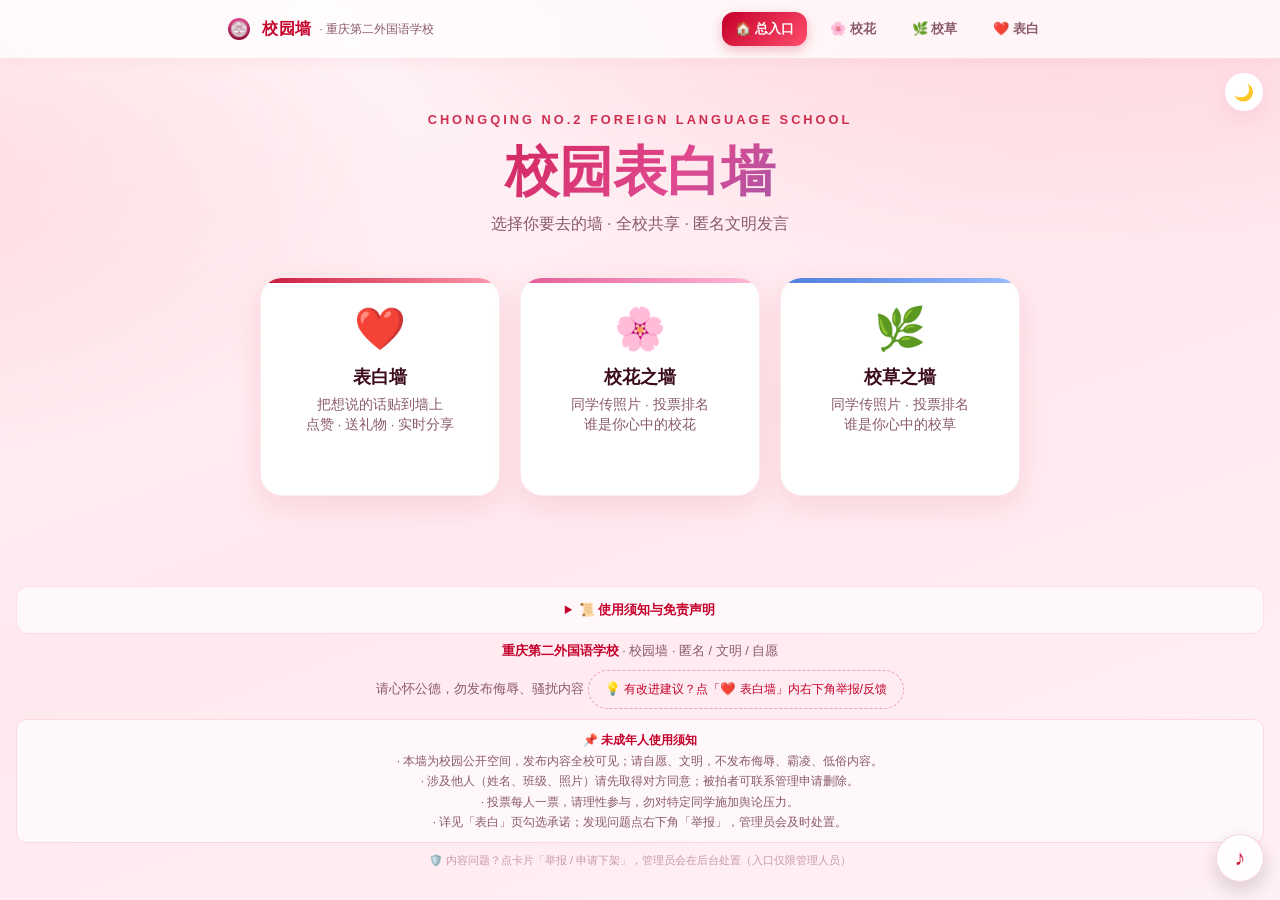
==== index.html @ ba7ad224 "PWA: pwa.js?v=5→?v=6（全弹窗一键复制网址版）" ====
<!DOCTYPE html>
<html lang="zh-CN">
<head>
<meta charset="UTF-8">
  <link rel="manifest" href="manifest.json">
  <meta name="theme-color" content="#e0498f">
  <link rel="apple-touch-icon" href="icon-apple-180.png">
  <meta name="mobile-web-app-capable" content="yes">
  <meta name="apple-mobile-web-app-capable" content="yes">
  <meta name="apple-mobile-web-app-status-bar-style" content="default">
  <meta name="apple-mobile-web-app-title" content="表白墙">
  <script src="assets/pwa.js?v=6"></script>
<meta name="viewport" content="width=device-width, initial-scale=1.0">
<title>重庆第二外国语学校 · 校园表白墙</title>
<meta name="description" content="重庆第二外国语学校 · 全校共享的校园表白墙 / 校花校草墙">
<script src="assets/announce.js?v=2"></script>
<link rel="icon" href="icon-192.png">
<meta property="og:title" content="重庆第二外国语学校 · 校园表白墙">
<meta property="og:description" content="全校共享的表白墙 / 校花校草之墙">
<meta property="og:type" content="website">
<style>
:root{--rose:#c4002a;--rose-l:#ff4d6d;--rose-ll:#ff8fa3;--rose-bg:#fff5f7;--pink:#e0498f;--pink-bg:#ffe6f2;--blue:#3b6fd6;--blue-d:#1a3f8f;--blue-l:#6f9bff;--blue-bg:#eaf1ff;--ink:#3a0a1a;--ink-blue:#0a1a3a;--muted:#8a5a68;--muted-blue:#5a6a88;--card:#fff;--surface:#fffafc;--line:#ffd7e0;--line-soft:#ffe3ea;--radius:16px;--radius-lg:20px;--shadow-card:0 8px 24px rgba(196,0,42,.08);--shadow-card-hover:0 18px 36px rgba(196,0,42,.16);--shadow-nav:0 2px 14px rgba(196,0,42,.05);--ease:cubic-bezier(.2,.7,.3,1.15)}

:root{--rose:#c4002a;--rose-l:#ff4d6d;--pink:#e0498f;--blue:#3b6fd6;--ink:#3a0a1a;--muted:#8a5a68;--card:#fff;--bg1:#fff5f7;--bg2:#ffe9ef;--bg3:#fff0f5;--shadow:0 10px 30px rgba(196,0,42,.10)}
*{box-sizing:border-box;margin:0;padding:0}
html,body{height:100%}
body{font-family:"Microsoft YaHei","PingFang SC",sans-serif;color:var(--ink);
background:radial-gradient(1200px 600px at 80% -10%,rgba(255,77,109,.20),transparent 60%),radial-gradient(900px 500px at -10% 20%,rgba(255,143,163,.24),transparent 60%),linear-gradient(160deg,var(--bg1) 0%,var(--bg2) 50%,var(--bg3) 100%);
min-height:100vh;display:flex;flex-direction:column}
body.dark{--ink:#f5dfe6;--muted:#c79ba8;--card:#2a1018;--bg1:#1a0810;--bg2:#2a0f18;--bg3:#1f0a14;--shadow:0 10px 30px rgba(0,0,0,.5)}

/* 顶部导航 */
.nav{position:sticky;top:0;z-index:50;background:rgba(255,255,255,.72);backdrop-filter:blur(10px);border-bottom:1px solid rgba(196,0,42,.08);box-shadow:0 2px 14px rgba(196,0,42,.05)}
body.dark .nav{background:rgba(26,8,16,.72)}
.nav-in{max-width:860px;margin:0 auto;display:flex;align-items:center;gap:10px;padding:12px 18px;flex-wrap:wrap}
.brand{font-weight:800;font-size:1rem;letter-spacing:.5px;color:var(--rose);display:flex;align-items:center;gap:8px;margin-right:auto}
body.dark .brand{color:#ff8fa3}
.brand small{font-weight:400;color:var(--muted);font-size:.72rem;letter-spacing:0}
.nav a.nl{font-size:.82rem;font-weight:600;padding:8px 13px;border-radius:12px;color:var(--muted);text-decoration:none;transition:.18s;background:transparent}
.nav a.nl:hover{background:rgba(196,0,42,.07);color:var(--rose)}
.nav a.nl.cur{background:linear-gradient(135deg,var(--rose),var(--rose-l));color:#fff;box-shadow:0 4px 12px rgba(196,0,42,.25)}

/* 主区 */
.wrap{flex:1;display:flex;align-items:center;justify-content:center;padding:40px 18px}
.hero{width:100%;max-width:760px}
.hero-eyebrow{text-align:center;color:var(--rose);font-weight:700;letter-spacing:3px;font-size:.8rem;margin-bottom:14px;opacity:.8}
body.dark .hero-eyebrow{color:#ff8fa3}
.hero h1{text-align:center;font-size:clamp(2.2rem,7vw,3.4rem);font-weight:800;line-height:1.15;
background:linear-gradient(135deg,#c4002a 0%,#e0498f 55%,#3b6fd6 100%);-webkit-background-clip:text;background-clip:text;color:transparent;margin-bottom:10px}
.hero p.sub{text-align:center;color:var(--muted);font-size:1rem;margin-bottom:42px}

.grid{display:grid;grid-template-columns:repeat(3,1fr);gap:20px}
@media(max-width:680px){.grid{grid-template-columns:1fr;gap:16px}.hero p.sub{margin-bottom:30px}}
.card{display:block;background:var(--card);border:1px solid rgba(196,0,42,.08);border-radius:22px;padding:30px 22px 26px;text-align:center;text-decoration:none;box-shadow:var(--shadow);transition:transform .25s cubic-bezier(.2,.7,.3,1.2),box-shadow .25s,border-color .25s;position:relative;overflow:hidden}
.card:hover{transform:translateY(-8px) scale(1.015);box-shadow:0 22px 44px rgba(196,0,42,.18);border-color:rgba(196,0,42,.25)}
.card::before{content:"";position:absolute;inset:0 0 auto 0;height:5px;background:var(--ac);opacity:.9}
.card.rose{--ac:linear-gradient(90deg,#c4002a,#ff8fa3)}
.card.pink{--ac:linear-gradient(90deg,#e0498f,#ffb3d1)}
.card.blue{--ac:linear-gradient(90deg,#3b6fd6,#8fb4ff)}
.card .ico{font-size:2.6rem;line-height:1;display:block;margin-bottom:14px}
.card .t{font-size:1.15rem;font-weight:800;color:var(--ink);display:block;margin-bottom:6px}
body.dark .card .t{color:#f5dfe6}
.card .d{font-size:.85rem;color:var(--muted);line-height:1.5;display:block}
.card .go{margin-top:16px;font-size:.82rem;font-weight:700;color:var(--rose);opacity:0;transform:translateY(6px);transition:.25s;display:block}
.card:hover .go{opacity:1;transform:translateY(0)}
.card.rose .go{color:#c4002a}.card.pink .go{color:#e0498f}.card.blue .go{color:#3b6fd6}

/* 深色模式覆盖卡片底 */
body.dark .card{background:#2a1018;border-color:rgba(255,255,255,.08)}

footer{padding:22px 16px 30px;text-align:center;color:var(--muted);font-size:.8rem;line-height:1.7}
footer b{color:var(--rose)}
body.dark footer b{color:#ff8fa3}
.donate{display:inline-block;margin-top:8px;padding:8px 16px;border:1px dashed rgba(196,0,42,.3);border-radius:999px;font-size:.78rem;color:var(--rose)}
body.dark .donate{border-color:rgba(255,143,163,.3);color:#ff8fa3}
@media(hover:none){.card .go{opacity:1;transform:none}}
.brand-ico{width:22px;height:22px;border-radius:50%;object-fit:cover;vertical-align:-5px;margin-right:4px;background:#fff;flex:none}</style>
<script>
/* 深色恢复：与 CSS 选择器 body.dark + 动态按钮一致，统一操作 body；DOM 就绪后再执行避免 body 为 null */
(function(){
  function applyDark(){ if(localStorage.getItem('wallDark')==='1') document.body.classList.add('dark'); }
  if(document.readyState==='loading'){ document.addEventListener('DOMContentLoaded',applyDark); } else { applyDark(); }
})();
</script>
</head>
<body>
<nav class="nav"><div class="nav-in">
  <span class="brand"><img class="brand-ico" src="icon-192.png" alt="重庆第二外国语学校"> 校园墙<small>· 重庆第二外国语学校</small></span>
  <a class="nl cur" href="index.html">🏠 总入口</a>
  <a class="nl" href="xiaohua-wall.html">🌸 校花</a>
  <a class="nl" href="xiaocao-wall.html">🌿 校草</a>
  <a class="nl" href="love-wall.html">❤️ 表白</a>
</div></nav>

<div class="wrap"><div class="hero">
  <div class="hero-eyebrow">CHONGQING NO.2 FOREIGN LANGUAGE SCHOOL</div>
  <h1>校园表白墙</h1>
  <p class="sub">选择你要去的墙 · 全校共享 · 匿名文明发言</p>
  <div class="grid">
    <a class="card rose" href="love-wall.html"><span class="ico">❤️</span><span class="t">表白墙</span><span class="d">把想说的话贴到墙上<br>点赞 · 送礼物 · 实时分享</span><span class="go">进入 →</span></a>
    <a class="card pink" href="xiaohua-wall.html"><span class="ico">🌸</span><span class="t">校花之墙</span><span class="d">同学传照片 · 投票排名<br>谁是你心中的校花</span><span class="go">进入 →</span></a>
    <a class="card blue" href="xiaocao-wall.html"><span class="ico">🌿</span><span class="t">校草之墙</span><span class="d">同学传照片 · 投票排名<br>谁是你心中的校草</span><span class="go">进入 →</span></a>
  </div>
</div></div>

<footer>
  <details id="notice" style="margin:14px 0 6px;background:#fff8fa;border:1px solid #ffdbe8;border-radius:12px;padding:12px 14px;font-size:12.5px;color:#7a4a5c;line-height:1.75">
  <summary style="cursor:pointer;font-weight:800;color:#c4002a;font-size:13px">📜 使用须知与免责声明</summary>
  <div style="margin-top:10px">
    <b>一、项目性质</b><br>
    本网页仅为学生个人兴趣制作的校内趣味投票页面，不属于重庆第二外国语学校官方平台，未经过学校官方审批，不代表校方立场，全程无广告、无收费、无盈利。<br><br>
    <b>二、肖像与隐私约定</b><br>
    根据《民法典》肖像权相关规定，所有展示在页面上的参选照片、个人信息，均应当取得当事人本人同意。严禁任何人未经许可上传、公开其他同学照片、姓名、班级、联系方式等隐私资料。<br>
    若当事人发现本人信息被擅自刊登，可以联系页面制作者，制作者核实后会立即移除相关资料。<br><br>
    <b>三、用户行为规范</b><br>
    所有访问、投票用户应当遵守国家法律法规与公序良俗：<br>
    ❌ 禁止发表诽谤、辱骂、人身攻击、造谣抹黑、恶意刷票、泄露他人隐私等违规行为；<br>
    ❌ 禁止将页面截图、参选照片私自二次传播用于其他用途；<br>
    违规行为造成的一切民事、行政相关责任，由做出该行为的当事人自行承担。<br><br>
    <b>四、服务说明</b><br>
    本页面部署于 GitHub Pages 静态海外托管服务，无国内 ICP 备案；制作者不保证页面永久可用，可以随时、无预告关闭网页、终止本次投票活动，不承担任何由此带来的损失。<br><br>
    <b>五、其他</b><br>
    访问、使用本网页，即视为已经完整阅读并且同意本公告全部内容。
  </div>
</details>
  <b>重庆第二外国语学校</b> · 校园墙 · 匿名 / 文明 / 自愿<br>
  请心怀公德，勿发布侮辱、骚扰内容
  <div class="donate">💡 有改进建议？点「❤️ 表白墙」内右下角举报/反馈</div>
<div style="margin-top:10px;padding:10px 12px;background:#fff8fa;border:1px solid #ffd7e0;border-radius:10px;font-size:12px;line-height:1.7;color:#8a5a68"><b>📌 未成年人使用须知</b><br>· 本墙为校园公开空间，发布内容全校可见；请自愿、文明，不发布侮辱、霸凌、低俗内容。<br>· 涉及他人（姓名、班级、照片）请先取得对方同意；被拍者可联系管理申请删除。<br>· 投票每人一票，请理性参与，勿对特定同学施加舆论压力。<br>· 详见「表白」页勾选承诺；发现问题点右下角「举报」，管理员会及时处置。</div>
<div style="margin-top:8px;font-size:11px;color:#c79aab">🛡️ 内容问题？点卡片「举报 / 申请下架」，管理员会在后台处置（入口仅限管理人员）</div>
</footer>

<script>
// 深色模式切换按钮（右上角小圆钮）
(function(){
  var b=document.createElement('button');
  b.className='dark-toggle';b.style.cssText='position:fixed;right:16px;top:72px;z-index:80;width:40px;height:40px;border-radius:50%;border:1px solid var(--line);background:var(--card);cursor:pointer;font-size:16px;box-shadow:var(--shadow-card)';
  b.textContent=document.body.classList.contains('dark')?'☀️':'🌙';
  b.onclick=function(){
    var d=document.body.classList.toggle('dark');
    localStorage.setItem('wallDark',d?'1':'0');
    b.textContent=d?'☀️':'🌙';
  };
  document.body.appendChild(b);
})();
</script>
<script src="assets/bgm.js?v=2"></script>
</body>
</html>
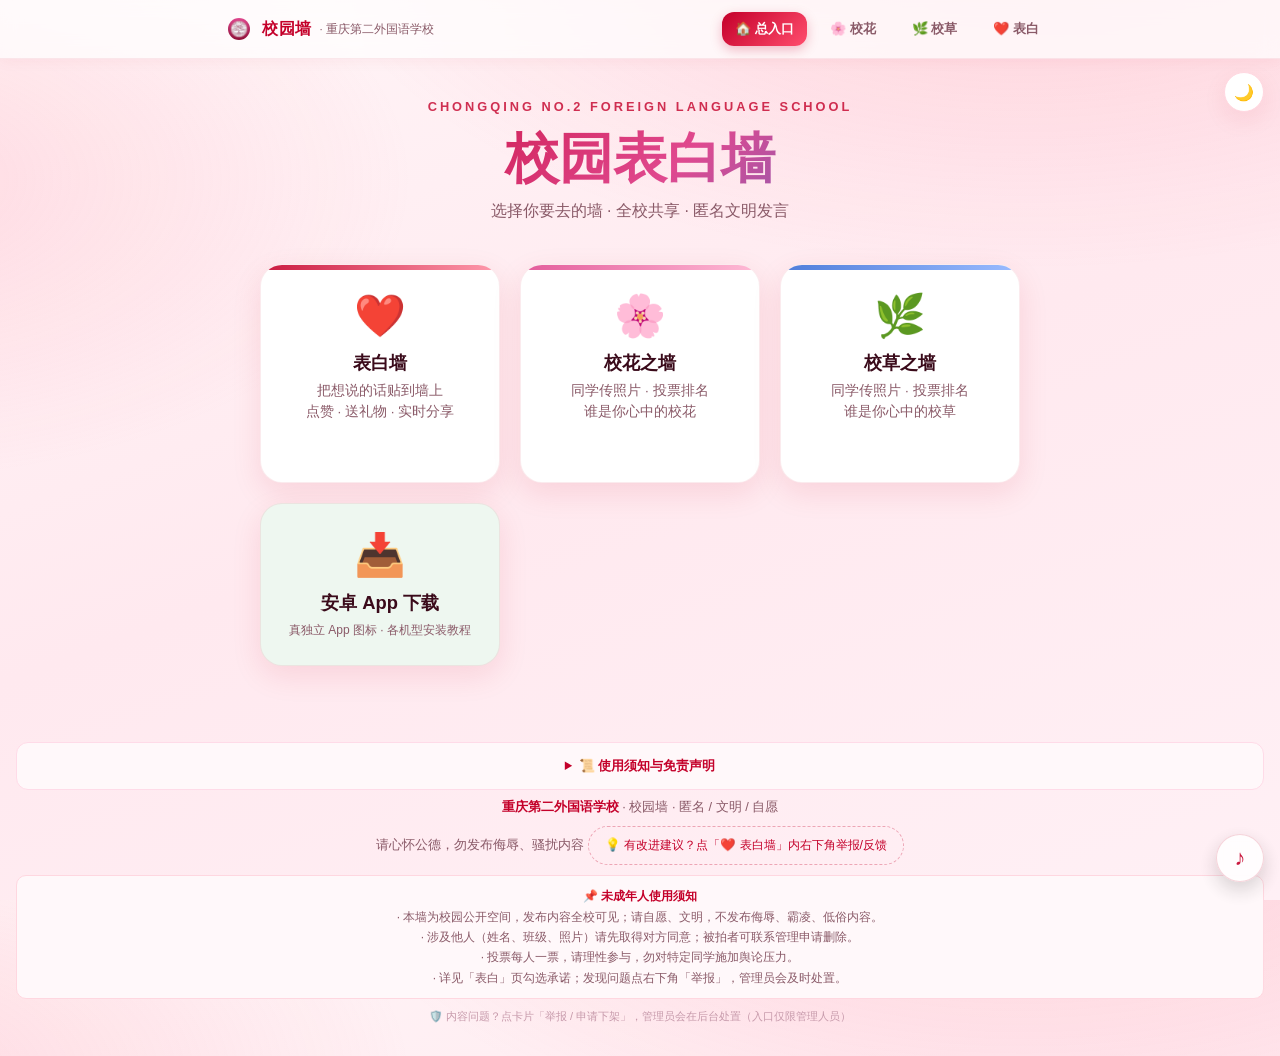
==== commit 22a9153f: "首页加「安卓 App 下载」入口卡片" ====
--- a/index.html
+++ b/index.html
@@ -99,7 +99,7 @@
   <div class="grid">
     <a class="card rose" href="love-wall.html"><span class="ico">❤️</span><span class="t">表白墙</span><span class="d">把想说的话贴到墙上<br>点赞 · 送礼物 · 实时分享</span><span class="go">进入 →</span></a>
     <a class="card pink" href="xiaohua-wall.html"><span class="ico">🌸</span><span class="t">校花之墙</span><span class="d">同学传照片 · 投票排名<br>谁是你心中的校花</span><span class="go">进入 →</span></a>
-    <a class="card blue" href="xiaocao-wall.html"><span class="ico">🌿</span><span class="t">校草之墙</span><span class="d">同学传照片 · 投票排名<br>谁是你心中的校草</span><span class="go">进入 →</span></a>
+    <a class="card blue" href="xiaocao-wall.html"><span class="ico">🌿</span><span class="t">校草之墙</span><span class="d">同学传照片 · 投票排名<br>谁是你心中的校草</span><span class="go">进入 →</span></a><a class="card android" href="apk-guide.html" style="background:#eef7f0"><span class="ico">📥</span><span class="t">安卓 App 下载</span><span class="d" style="font-size:12px">真独立 App 图标 · 各机型安装教程</span></a>
   </div>
 </div></div>
 
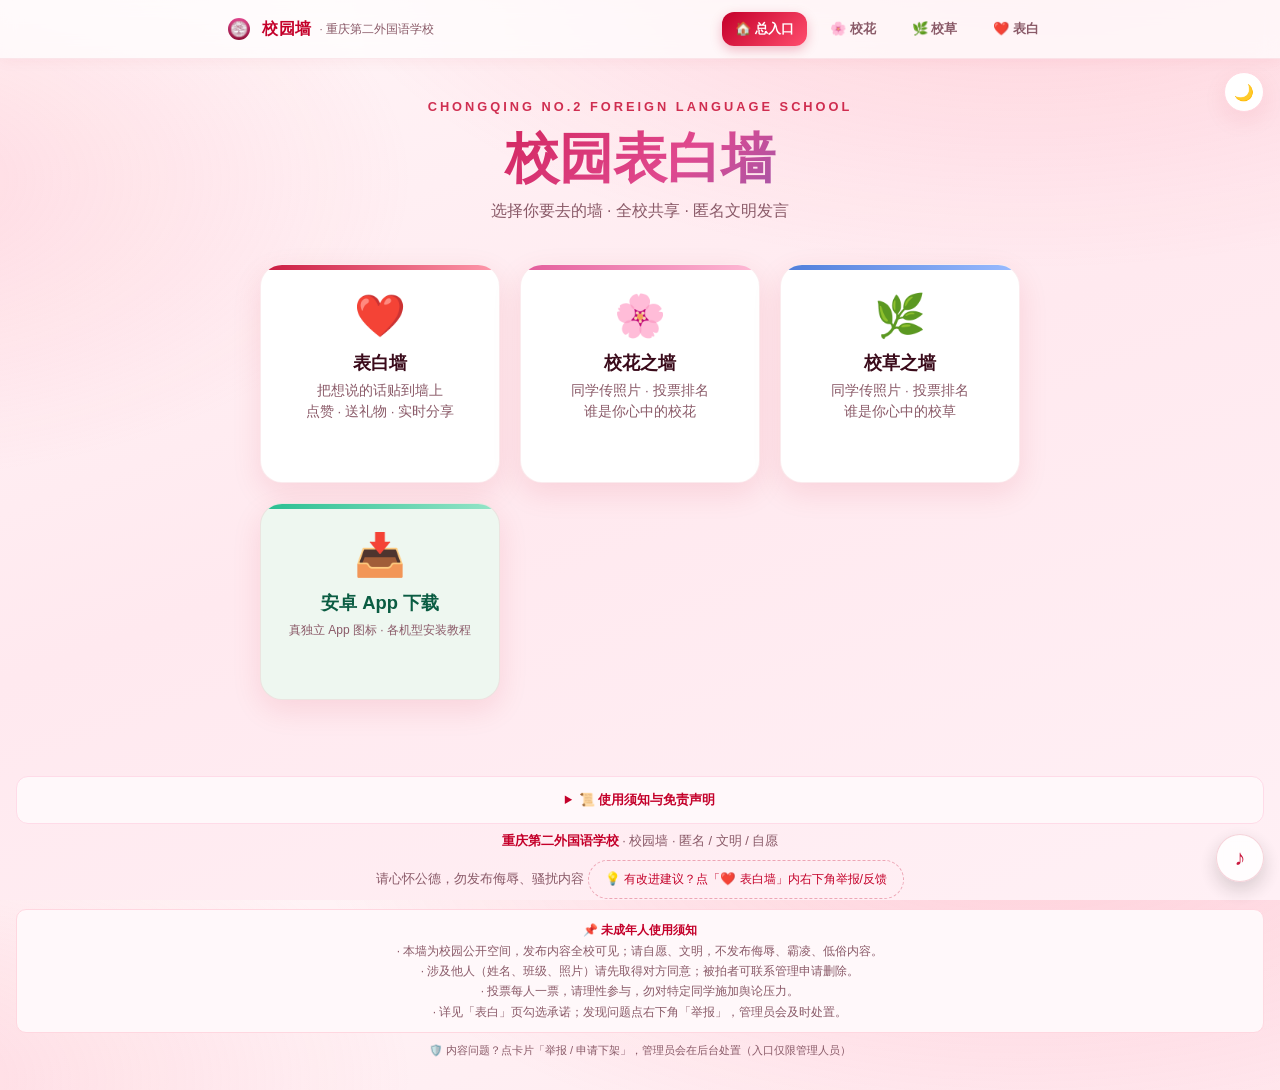
==== commit a8d736f8: "R7 修复点赞彻底失效 + 首屏提速 + PWA胶囊重做 + 全浏览器兼容 点赞根因：点击处理器读的是 getAttribute('data-id')，但元素挂的是 data-like， data-i" ====
--- a/index.html
+++ b/index.html
@@ -9,8 +9,8 @@
   <meta name="apple-mobile-web-app-capable" content="yes">
   <meta name="apple-mobile-web-app-status-bar-style" content="default">
   <meta name="apple-mobile-web-app-title" content="表白墙">
-  <script src="assets/pwa.js?v=6"></script>
-<meta name="viewport" content="width=device-width, initial-scale=1.0">
+  <script src="assets/pwa.js?v=8"></script>
+<meta name="viewport" content="width=device-width, initial-scale=1.0, viewport-fit=cover">
 <title>重庆第二外国语学校 · 校园表白墙</title>
 <meta name="description" content="重庆第二外国语学校 · 全校共享的校园表白墙 / 校花校草墙">
 <script src="assets/announce.js?v=2"></script>
@@ -18,10 +18,31 @@
 <meta property="og:title" content="重庆第二外国语学校 · 校园表白墙">
 <meta property="og:description" content="全校共享的表白墙 / 校花校草之墙">
 <meta property="og:type" content="website">
+<!-- [R4-2] 分享卡片：原来只有 og:title，微信/QQ 转发无缩略图、无站点图标。
+     补 og:image / og:url / twitter:card，转发才有卡片式预览。
+     og:image 暂用 icon-512.png（方形，微信会留边），建议后续换一张 1200×630 专用图。 -->
+<meta property="og:image" content="https://wutongyu1213.github.io/wall/icon-512.png">
+<meta property="og:image:alt" content="重庆第二外国语学校 校园表白墙">
+<meta property="og:url" content="https://wutongyu1213.github.io/wall/">
+<meta property="og:site_name" content="重庆二外 · 校园墙">
+<meta name="twitter:card" content="summary_large_image">
+<meta name="twitter:title" content="重庆第二外国语学校 · 校园表白墙">
+<meta name="twitter:image" content="https://wutongyu1213.github.io/wall/icon-512.png">
 <style>
-:root{--rose:#c4002a;--rose-l:#ff4d6d;--rose-ll:#ff8fa3;--rose-bg:#fff5f7;--pink:#e0498f;--pink-bg:#ffe6f2;--blue:#3b6fd6;--blue-d:#1a3f8f;--blue-l:#6f9bff;--blue-bg:#eaf1ff;--ink:#3a0a1a;--ink-blue:#0a1a3a;--muted:#8a5a68;--muted-blue:#5a6a88;--card:#fff;--surface:#fffafc;--line:#ffd7e0;--line-soft:#ffe3ea;--radius:16px;--radius-lg:20px;--shadow-card:0 8px 24px rgba(196,0,42,.08);--shadow-card-hover:0 18px 36px rgba(196,0,42,.16);--shadow-nav:0 2px 14px rgba(196,0,42,.05);--ease:cubic-bezier(.2,.7,.3,1.15)}
-
-:root{--rose:#c4002a;--rose-l:#ff4d6d;--pink:#e0498f;--blue:#3b6fd6;--ink:#3a0a1a;--muted:#8a5a68;--card:#fff;--bg1:#fff5f7;--bg2:#ffe9ef;--bg3:#fff0f5;--shadow:0 10px 30px rgba(196,0,42,.10)}
+/* [R4-4] 合并重复 :root：原来定义了两遍，第二段覆盖第一段，导致 --rose-ll/--radius 等实为死变量。
+   合并后计算值完全不变，只是去掉了重复声明。 */
+:root{
+  --rose:#c4002a;--rose-l:#ff4d6d;--rose-ll:#ff8fa3;--rose-bg:#fff5f7;
+  --pink:#e0498f;--pink-bg:#ffe6f2;
+  --blue:#3b6fd6;--blue-d:#1a3f8f;--blue-l:#6f9bff;--blue-bg:#eaf1ff;
+  --ink:#3a0a1a;--ink-blue:#0a1a3a;--muted:#8a5a68;--muted-blue:#5a6a88;
+  --card:#fff;--surface:#fffafc;--line:#ffd7e0;--line-soft:#ffe3ea;
+  --radius:16px;--radius-lg:20px;
+  --shadow-card:0 8px 24px rgba(196,0,42,.08);--shadow-card-hover:0 18px 36px rgba(196,0,42,.16);
+  --shadow-nav:0 2px 14px rgba(196,0,42,.05);--shadow:0 10px 30px rgba(196,0,42,.10);
+  --bg1:#fff5f7;--bg2:#ffe9ef;--bg3:#fff0f5;
+  --ease:cubic-bezier(.2,.7,.3,1.15)
+}
 *{box-sizing:border-box;margin:0;padding:0}
 html,body{height:100%}
 body{font-family:"Microsoft YaHei","PingFang SC",sans-serif;color:var(--ink);
@@ -30,7 +51,7 @@
 body.dark{--ink:#f5dfe6;--muted:#c79ba8;--card:#2a1018;--bg1:#1a0810;--bg2:#2a0f18;--bg3:#1f0a14;--shadow:0 10px 30px rgba(0,0,0,.5)}
 
 /* 顶部导航 */
-.nav{position:sticky;top:0;z-index:50;background:rgba(255,255,255,.72);backdrop-filter:blur(10px);border-bottom:1px solid rgba(196,0,42,.08);box-shadow:0 2px 14px rgba(196,0,42,.05)}
+.nav{position:sticky;top:0;z-index:50;background:rgba(255,255,255,.72);-webkit-backdrop-filter:blur(10px);backdrop-filter:blur(10px);border-bottom:1px solid rgba(196,0,42,.08);box-shadow:0 2px 14px rgba(196,0,42,.05)}
 body.dark .nav{background:rgba(26,8,16,.72)}
 .nav-in{max-width:860px;margin:0 auto;display:flex;align-items:center;gap:10px;padding:12px 18px;flex-wrap:wrap}
 .brand{font-weight:800;font-size:1rem;letter-spacing:.5px;color:var(--rose);display:flex;align-items:center;gap:8px;margin-right:auto}
@@ -68,6 +89,15 @@
 /* 深色模式覆盖卡片底 */
 body.dark .card{background:#2a1018;border-color:rgba(255,255,255,.08)}
 
+/* [R4-1] 安卓卡原来用内联 background，优先级高于 body.dark 的覆盖 →
+   深色模式下它是全页唯一的浅绿色块。改为类选择器，补齐 --ac 彩条和 .go 提示。 */
+.card.android{--ac:linear-gradient(90deg,#12b886,#8ce3c4);background:#eef7f0}
+.card.android .t{color:#0a5c42}
+.card.android .go{color:#0f9d63}
+body.dark .card.android{background:#12261e;border-color:rgba(18,184,134,.22)}
+body.dark .card.android .t{color:#8ce3c4}
+body.dark .card.android .go{color:#5ddcae}
+
 footer{padding:22px 16px 30px;text-align:center;color:var(--muted);font-size:.8rem;line-height:1.7}
 footer b{color:var(--rose)}
 body.dark footer b{color:#ff8fa3}
@@ -82,7 +112,9 @@
   if(document.readyState==='loading'){ document.addEventListener('DOMContentLoaded',applyDark); } else { applyDark(); }
 })();
 </script>
-</head>
+<link rel="preconnect" href="https://dpceuvqtwvhoipxhozxz.supabase.co">
+  <link rel="dns-prefetch" href="https://dpceuvqtwvhoipxhozxz.supabase.co">
+  </head>
 <body>
 <nav class="nav"><div class="nav-in">
   <span class="brand"><img class="brand-ico" src="icon-192.png" alt="重庆第二外国语学校"> 校园墙<small>· 重庆第二外国语学校</small></span>
@@ -99,7 +131,7 @@
   <div class="grid">
     <a class="card rose" href="love-wall.html"><span class="ico">❤️</span><span class="t">表白墙</span><span class="d">把想说的话贴到墙上<br>点赞 · 送礼物 · 实时分享</span><span class="go">进入 →</span></a>
     <a class="card pink" href="xiaohua-wall.html"><span class="ico">🌸</span><span class="t">校花之墙</span><span class="d">同学传照片 · 投票排名<br>谁是你心中的校花</span><span class="go">进入 →</span></a>
-    <a class="card blue" href="xiaocao-wall.html"><span class="ico">🌿</span><span class="t">校草之墙</span><span class="d">同学传照片 · 投票排名<br>谁是你心中的校草</span><span class="go">进入 →</span></a><a class="card android" href="apk-guide.html" style="background:#eef7f0"><span class="ico">📥</span><span class="t">安卓 App 下载</span><span class="d" style="font-size:12px">真独立 App 图标 · 各机型安装教程</span></a>
+    <a class="card blue" href="xiaocao-wall.html"><span class="ico">🌿</span><span class="t">校草之墙</span><span class="d">同学传照片 · 投票排名<br>谁是你心中的校草</span><span class="go">进入 →</span></a><a class="card android" href="apk-guide.html"><span class="ico">📥</span><span class="t">安卓 App 下载</span><span class="d" style="font-size:12px">真独立 App 图标 · 各机型安装教程</span><span class="go">进入 →</span></a>
   </div>
 </div></div>
 
@@ -127,7 +159,7 @@
   请心怀公德，勿发布侮辱、骚扰内容
   <div class="donate">💡 有改进建议？点「❤️ 表白墙」内右下角举报/反馈</div>
 <div style="margin-top:10px;padding:10px 12px;background:#fff8fa;border:1px solid #ffd7e0;border-radius:10px;font-size:12px;line-height:1.7;color:#8a5a68"><b>📌 未成年人使用须知</b><br>· 本墙为校园公开空间，发布内容全校可见；请自愿、文明，不发布侮辱、霸凌、低俗内容。<br>· 涉及他人（姓名、班级、照片）请先取得对方同意；被拍者可联系管理申请删除。<br>· 投票每人一票，请理性参与，勿对特定同学施加舆论压力。<br>· 详见「表白」页勾选承诺；发现问题点右下角「举报」，管理员会及时处置。</div>
-<div style="margin-top:8px;font-size:11px;color:#c79aab">🛡️ 内容问题？点卡片「举报 / 申请下架」，管理员会在后台处置（入口仅限管理人员）</div>
+<div style="margin-top:8px;font-size:11px;color:#8a5a68">🛡️ 内容问题？点卡片「举报 / 申请下架」，管理员会在后台处置（入口仅限管理人员）</div>
 </footer>
 
 <script>
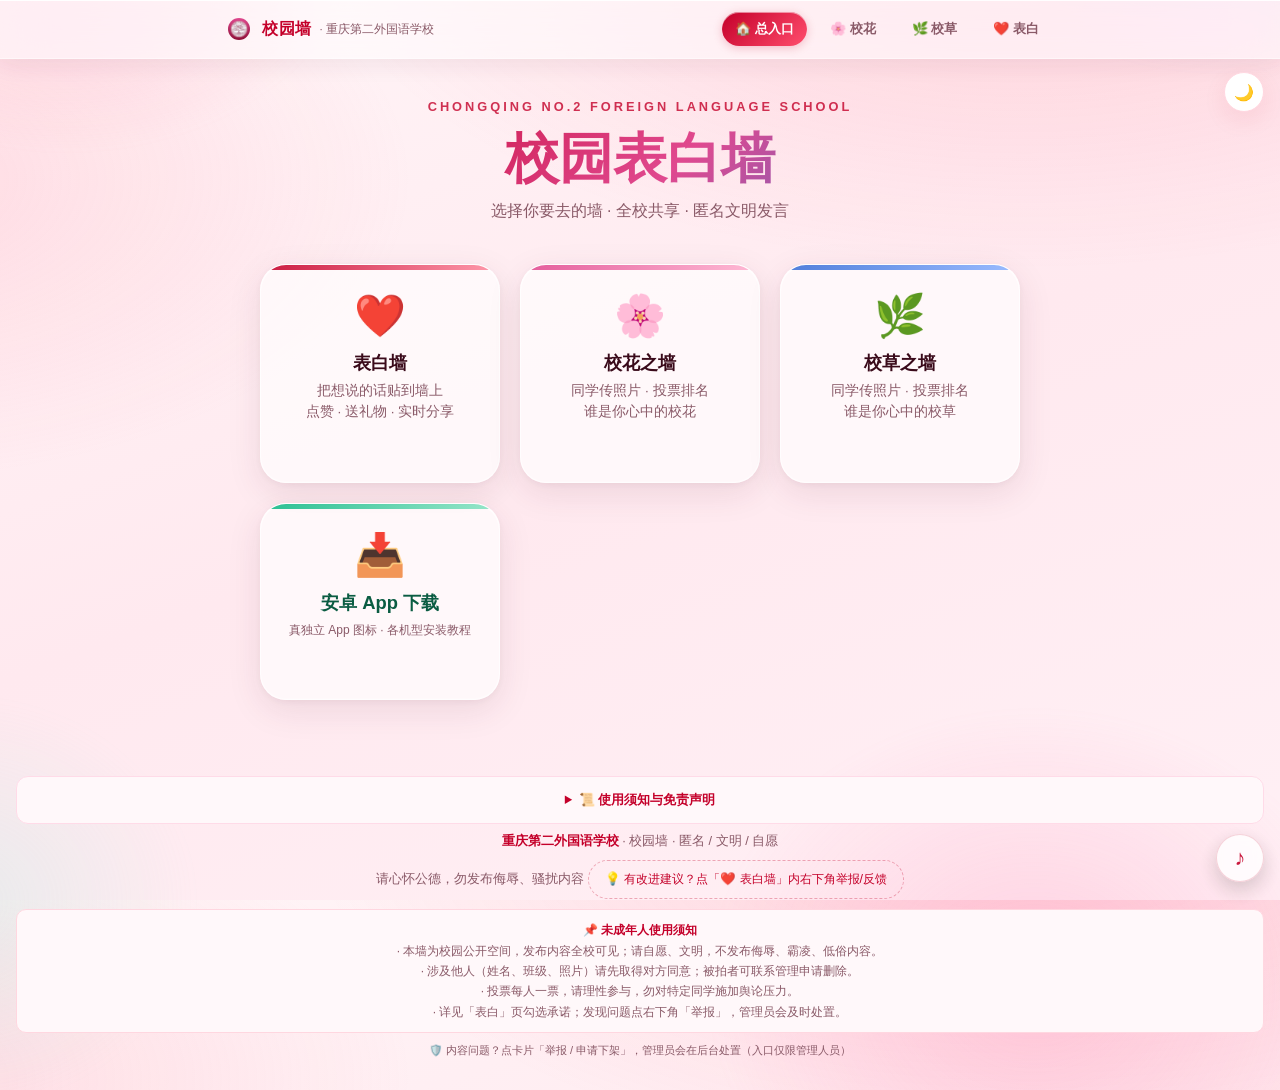
==== commit 342261e1: "R8 液态玻璃主题 + 音乐时机控制 + 后台小白引导 视觉（assets/glass.css，新增 200 行）： - 玻璃三档分层（导航/卡片/弹窗），景深而不是全糊 - 内高光 + 斜向扫光 +" ====
--- a/index.html
+++ b/index.html
@@ -105,6 +105,8 @@
 body.dark .donate{border-color:rgba(255,143,163,.3);color:#ff8fa3}
 @media(hover:none){.card .go{opacity:1;transform:none}}
 .brand-ico{width:22px;height:22px;border-radius:50%;object-fit:cover;vertical-align:-5px;margin-right:4px;background:#fff;flex:none}</style>
+<!-- 液态玻璃主题层：放在所有内联样式之后，确保逐层覆盖且不改变布局 -->
+<link rel="stylesheet" href="assets/glass.css?v=1">
 <script>
 /* 深色恢复：与 CSS 选择器 body.dark + 动态按钮一致，统一操作 body；DOM 就绪后再执行避免 body 为 null */
 (function(){
--- a/assets/glass.css
+++ b/assets/glass.css
@@ -0,0 +1,204 @@
+/* ==========================================================================
+   glass.css — 液态玻璃主题层（顺序：在所有页面内联样式之后加载，逐层覆盖）
+   --------------------------------------------------------------------------
+   设计要点
+   1. 只覆盖「表面质感」：背景、边框、阴影、模糊、圆角。绝不改布局属性
+      （display / padding / margin / grid），所以不会打乱任何现有排版。
+   2. 玻璃分层：L1=导航/胶囊，L2=卡片，L3=弹窗。层级越高，模糊与高光越强，
+      形成"景深"，而不是把所有东西糊成一样。
+   3. 性能：backdrop-filter 只用在导航、撰写区、弹窗这些少量元素上；
+      几百张卡片用「半透明底 + 内高光」模拟玻璃，不逐张模糊 —— 否则中低端
+      安卓会掉到 20fps。
+   4. 降级：不支持 backdrop-filter 的浏览器自动退回半透明磨砂，不会变糊。
+   ========================================================================== */
+
+:root{
+  /* 玻璃三档 */
+  --g1-bg: rgba(255,255,255,.58);
+  --g2-bg: rgba(255,255,255,.66);
+  --g3-bg: rgba(255,255,255,.80);
+  --g-brd: rgba(255,255,255,.72);
+  --g-brd-soft: rgba(255,255,255,.45);
+  --g-hi: rgba(255,255,255,.95);          /* 顶部内高光 */
+  --g-shadow: 0 10px 34px rgba(92,32,58,.10), 0 2px 8px rgba(92,32,58,.05);
+  --g-shadow-lg: 0 24px 64px rgba(92,32,58,.16), 0 6px 18px rgba(92,32,58,.07);
+  --g-blur: saturate(180%) blur(22px);
+  --g-blur-sm: saturate(160%) blur(10px);
+  --g-r: 26px;
+  --g-r-sm: 18px;
+}
+body.dark{
+  --g1-bg: rgba(42,16,24,.62);
+  --g2-bg: rgba(46,18,27,.72);
+  --g3-bg: rgba(38,14,22,.88);
+  --g-brd: rgba(255,255,255,.13);
+  --g-brd-soft: rgba(255,255,255,.08);
+  --g-hi: rgba(255,255,255,.16);
+  --g-shadow: 0 10px 34px rgba(0,0,0,.38), 0 2px 8px rgba(0,0,0,.24);
+  --g-shadow-lg: 0 24px 64px rgba(0,0,0,.55), 0 6px 18px rgba(0,0,0,.32);
+}
+
+/* ---------------------------------------------------------------- 环境光
+   玻璃之所以"像玻璃"，前提是背后有东西可折射。给页面铺一层缓慢流动的
+   柔光斑，让模糊有内容可抓。fixed 定位，不参与滚动，不引起重排。 */
+body::before{
+  content:"";
+  position:fixed;inset:-20vmax;
+  z-index:-2;
+  pointer-events:none;
+  background:
+    radial-gradient(38vmax 30vmax at 18% 12%, rgba(255,150,180,.34), transparent 62%),
+    radial-gradient(34vmax 28vmax at 82% 8%, rgba(140,180,255,.30), transparent 60%),
+    radial-gradient(40vmax 34vmax at 72% 88%, rgba(255,120,170,.26), transparent 64%),
+    radial-gradient(30vmax 26vmax at 12% 82%, rgba(150,235,220,.22), transparent 62%);
+  filter:blur(6px);
+  animation:gDrift 26s ease-in-out infinite alternate;
+}
+body.dark::before{
+  background:
+    radial-gradient(38vmax 30vmax at 18% 12%, rgba(196,0,42,.30), transparent 62%),
+    radial-gradient(34vmax 28vmax at 82% 8%, rgba(60,90,190,.26), transparent 60%),
+    radial-gradient(40vmax 34vmax at 72% 88%, rgba(160,40,90,.24), transparent 64%),
+    radial-gradient(30vmax 26vmax at 12% 82%, rgba(30,120,110,.18), transparent 62%);
+}
+@keyframes gDrift{
+  0%   {transform:translate3d(0,0,0) scale(1)}
+  50%  {transform:translate3d(-2.2%,1.6%,0) scale(1.04)}
+  100% {transform:translate3d(1.8%,-1.4%,0) scale(1.02)}
+}
+
+/* ---------------------------------------------------------------- 公共玻璃件 */
+@supports ((backdrop-filter:blur(1px)) or (-webkit-backdrop-filter:blur(1px))){
+  .g-glass,
+  .nav, nav,
+  .compose,
+  .modal-box, .notice-card, .giftq-box, .poster-box, .confirm-box, .pwa-card,
+  #modalOv > div{
+    -webkit-backdrop-filter:var(--g-blur);
+    backdrop-filter:var(--g-blur);
+  }
+}
+
+/* L1：导航条 —— 最薄最透，滚动内容从下面透出来 */
+.nav, nav{
+  background:var(--g1-bg) !important;
+  border-bottom:1px solid var(--g-brd-soft) !important;
+  box-shadow:0 1px 0 var(--g-hi) inset, 0 6px 22px rgba(92,32,58,.07) !important;
+}
+/* 导航上的胶囊按钮 */
+.nav a.nl, nav a{
+  border-radius:999px;
+  transition:background .18s, color .18s, transform .18s;
+}
+.nav a.nl.cur, nav a.cur{
+  box-shadow:0 2px 10px rgba(196,0,42,.22), 0 1px 0 rgba(255,255,255,.5) inset !important;
+}
+
+/* L2：卡片 —— 不逐张模糊，用半透明 + 内高光伪造折射。
+   注意不含 .tab/.chip/.stab：小胶囊套重阴影会显得碎，它们走 L1 的轻量处理。 */
+.card, .stat, .rank-item, .hot-banner, .kpi, .panel, .wrow, .stab, .chip, .tab{
+  background:var(--g2-bg) !important;
+  border:1px solid var(--g-brd) !important;
+  border-radius:var(--g-r) !important;
+  box-shadow:
+    inset 0 1px 0 var(--g-hi),
+    inset 0 -1px 0 rgba(255,255,255,.18),
+    var(--g-shadow) !important;
+  background-clip:padding-box;
+  position:relative;
+  isolation:isolate;
+}
+/* 斜向高光扫过：玻璃的"面"，只在 hover 时轻扫一下，静态时不耗性能 */
+.card::after{
+  content:"";
+  position:absolute;inset:0;
+  border-radius:inherit;
+  pointer-events:none;
+  opacity:0;
+  background:linear-gradient(115deg,
+    transparent 30%,
+    rgba(255,255,255,.42) 45%,
+    rgba(255,255,255,.06) 52%,
+    transparent 68%);
+  transition:opacity .35s ease;
+  z-index:1;
+}
+@media (hover:hover) and (pointer:fine){
+  .card:hover::after{opacity:.9}
+  .card:hover{
+    transform:translateY(-3px);
+    box-shadow:
+      inset 0 1px 0 var(--g-hi),
+      var(--g-shadow-lg) !important;
+  }
+}
+
+/* L3：弹窗 —— 最厚，背后强制压暗，保证可读性 */
+.notice-overlay, .modal-ov, #modalOv, .giftq-modal, .poster-modal, .pwa-ov{
+  background:rgba(28,8,16,.46) !important;
+  -webkit-backdrop-filter:blur(6px);
+  backdrop-filter:blur(6px);
+}
+.modal-box, .notice-card, .giftq-box, .poster-box, .confirm-box, .pwa-card, #modalOv > div{
+  background:var(--g3-bg) !important;
+  border:1px solid var(--g-brd) !important;
+  border-radius:var(--g-r) !important;
+  box-shadow:inset 0 1px 0 var(--g-hi), var(--g-shadow-lg) !important;
+}
+
+/* 输入控件：凹陷感，与凸起的卡片形成对比 */
+input, select, textarea{
+  background:rgba(255,255,255,.55) !important;
+  border:1px solid var(--g-brd-soft) !important;
+  border-radius:var(--g-r-sm) !important;
+  box-shadow:inset 0 1px 3px rgba(92,32,58,.07);
+  transition:border-color .18s, box-shadow .18s;
+}
+body.dark input, body.dark select, body.dark textarea{
+  background:rgba(20,6,12,.55) !important;
+  border-color:rgba(255,255,255,.10) !important;
+  box-shadow:inset 0 1px 3px rgba(0,0,0,.35);
+}
+input:focus, select:focus, textarea:focus{
+  border-color:rgba(224,73,143,.55) !important;
+  box-shadow:inset 0 1px 3px rgba(92,32,58,.06), 0 0 0 4px rgba(224,73,143,.13) !important;
+}
+
+/* 按钮：玻璃胶囊 + 按下回弹 */
+button, .btn, .load-more, .nbtn{
+  border-radius:999px !important;
+  transition:transform .16s cubic-bezier(.2,.7,.3,1.3), box-shadow .18s, filter .18s;
+}
+button:active, .btn:active, .load-more:active{transform:scale(.97)}
+@media (hover:hover) and (pointer:fine){
+  button:hover, .btn:hover, .load-more:hover{filter:brightness(1.04)}
+}
+
+/* 页脚与轻量区块：不加阴影，只透一点底 */
+footer{background:transparent !important}
+
+/* ---------------------------------------------------------------- 可读性兜底
+   玻璃最大的风险是"好看但看不清"。正文与次要文字统一压深一档。 */
+.card .msg, .card .to, .card .who, .panel, .kpi .v{ text-shadow:0 1px 0 rgba(255,255,255,.35) }
+body.dark .card .msg, body.dark .card .to, body.dark .card .who{ text-shadow:0 1px 0 rgba(0,0,0,.35) }
+
+/* 图片/缩略图：圆角与内描边，避免直角插在玻璃里显得突兀 */
+img{border-radius:var(--g-r-sm)}
+.ph-thumb{border-radius:12px !important;box-shadow:inset 0 0 0 1px var(--g-brd-soft)}
+
+/* ---------------------------------------------------------------- 降级与偏好 */
+@supports not ((backdrop-filter:blur(1px)) or (-webkit-backdrop-filter:blur(1px))){
+  .nav, nav{background:rgba(255,255,255,.94) !important}
+  body.dark .nav, body.dark nav{background:rgba(36,12,20,.94) !important}
+  .modal-box, .notice-card, .giftq-box, .poster-box{background:rgba(255,255,255,.98) !important}
+}
+@media (prefers-reduced-motion:reduce){
+  body::before{animation:none !important}
+  .card::after{display:none}
+  button, .btn, .card{transition:none !important}
+}
+/* 低端机/省流量模式：关掉背景光斑与高光，只留半透明底 */
+@media (prefers-reduced-data:reduce){
+  body::before{display:none}
+  .card::after{display:none}
+}
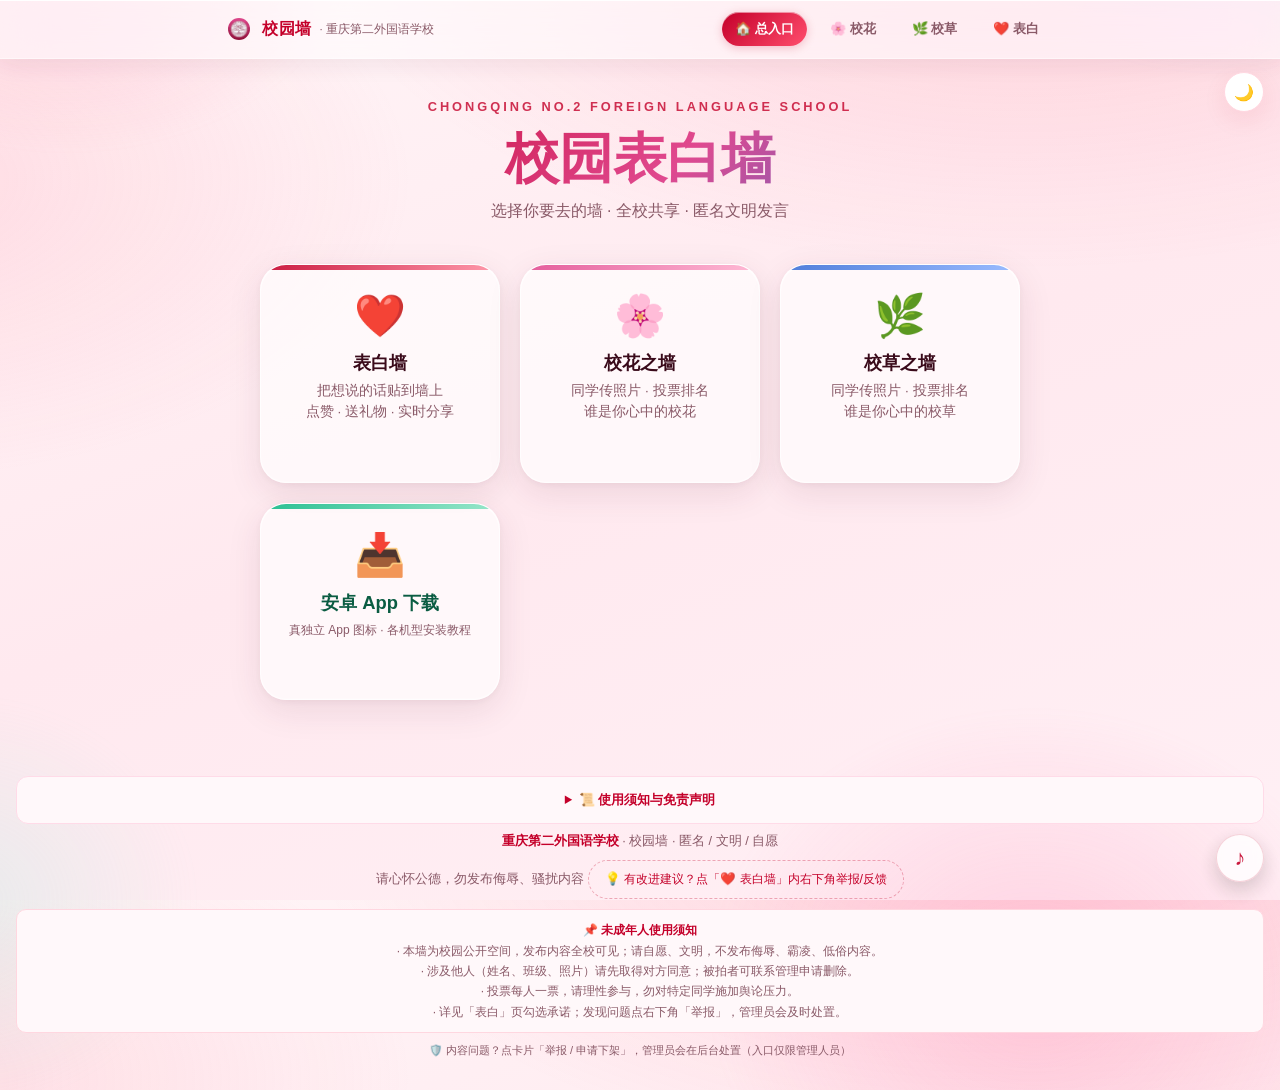
==== commit ea9b91f5: "性能收口：图标瘦身 86% + SW 补上注释里承诺的超时 实测（150 条规则扫描 + 2 轮计时）发现两处「说得好听但没做到」：  1) 图标：icon-192 有 47,639 B，却在页面里只" ====
--- a/index.html
+++ b/index.html
@@ -14,7 +14,7 @@
 <title>重庆第二外国语学校 · 校园表白墙</title>
 <meta name="description" content="重庆第二外国语学校 · 全校共享的校园表白墙 / 校花校草墙">
 <script src="assets/announce.js?v=2"></script>
-<link rel="icon" href="icon-192.png">
+<link rel="icon" href="icon-48.png">
 <meta property="og:title" content="重庆第二外国语学校 · 校园表白墙">
 <meta property="og:description" content="全校共享的表白墙 / 校花校草之墙">
 <meta property="og:type" content="website">
@@ -119,7 +119,7 @@
   </head>
 <body>
 <nav class="nav"><div class="nav-in">
-  <span class="brand"><img class="brand-ico" src="icon-192.png" alt="重庆第二外国语学校"> 校园墙<small>· 重庆第二外国语学校</small></span>
+  <span class="brand"><img class="brand-ico" src="icon-48.png" alt="重庆第二外国语学校"> 校园墙<small>· 重庆第二外国语学校</small></span>
   <a class="nl cur" href="index.html">🏠 总入口</a>
   <a class="nl" href="xiaohua-wall.html">🌸 校花</a>
   <a class="nl" href="xiaocao-wall.html">🌿 校草</a>
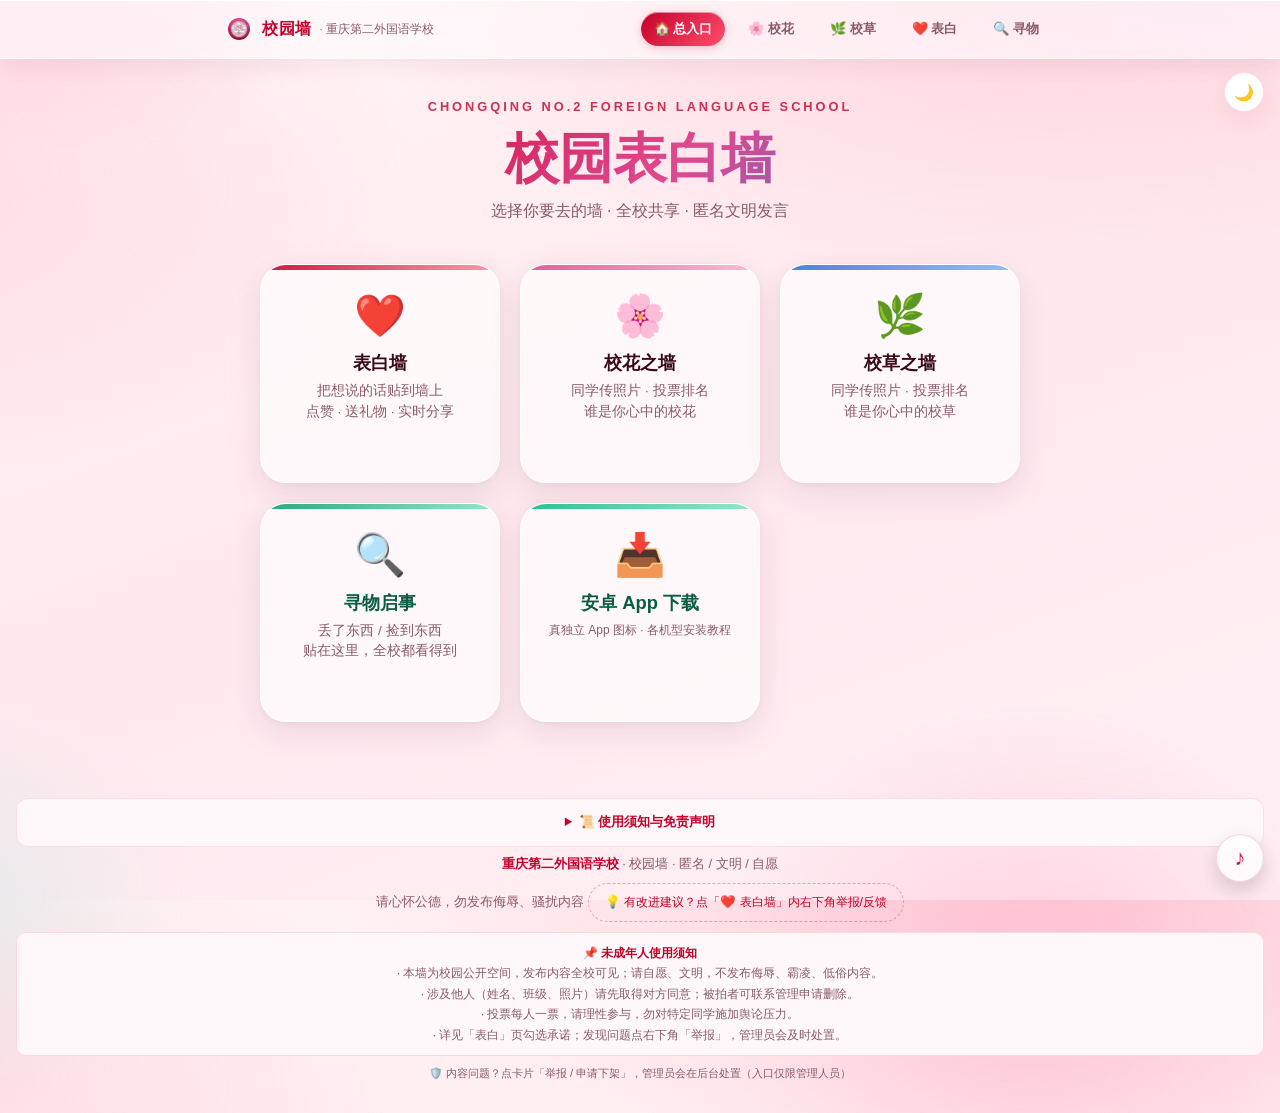
==== commit f5015dac: "新增寻物启事：独立页面 + 数据库函数 + 与表白墙隔离 需求：加一个寻物启事的地方，能像表白墙一样投稿。  【先说结论：这个功能必须配一段 SQL 才能发帖】 实测四条写入通道全部不可用：   wa" ====
--- a/index.html
+++ b/index.html
@@ -85,6 +85,9 @@
 .card .go{margin-top:16px;font-size:.82rem;font-weight:700;color:var(--rose);opacity:0;transform:translateY(6px);transition:.25s;display:block}
 .card:hover .go{opacity:1;transform:translateY(0)}
 .card.rose .go{color:#c4002a}.card.pink .go{color:#e0498f}.card.blue .go{color:#3b6fd6}
+  .card.green{--ac:linear-gradient(90deg,#0e9f6e,#8ce3c4)}
+  .card.green .t{color:#0a5c42}
+  .card.green .go{color:#0e9f6e}
 
 /* 深色模式覆盖卡片底 */
 body.dark .card{background:#2a1018;border-color:rgba(255,255,255,.08)}
@@ -123,7 +126,7 @@
   <a class="nl cur" href="index.html">🏠 总入口</a>
   <a class="nl" href="xiaohua-wall.html">🌸 校花</a>
   <a class="nl" href="xiaocao-wall.html">🌿 校草</a>
-  <a class="nl" href="love-wall.html">❤️ 表白</a>
+  <a class="nl" href="love-wall.html">❤️ 表白</a><a class="nl" href="lost-found.html">🔍 寻物</a>
 </div></nav>
 
 <div class="wrap"><div class="hero">
@@ -133,7 +136,7 @@
   <div class="grid">
     <a class="card rose" href="love-wall.html"><span class="ico">❤️</span><span class="t">表白墙</span><span class="d">把想说的话贴到墙上<br>点赞 · 送礼物 · 实时分享</span><span class="go">进入 →</span></a>
     <a class="card pink" href="xiaohua-wall.html"><span class="ico">🌸</span><span class="t">校花之墙</span><span class="d">同学传照片 · 投票排名<br>谁是你心中的校花</span><span class="go">进入 →</span></a>
-    <a class="card blue" href="xiaocao-wall.html"><span class="ico">🌿</span><span class="t">校草之墙</span><span class="d">同学传照片 · 投票排名<br>谁是你心中的校草</span><span class="go">进入 →</span></a><a class="card android" href="apk-guide.html"><span class="ico">📥</span><span class="t">安卓 App 下载</span><span class="d" style="font-size:12px">真独立 App 图标 · 各机型安装教程</span><span class="go">进入 →</span></a>
+    <a class="card blue" href="xiaocao-wall.html"><span class="ico">🌿</span><span class="t">校草之墙</span><span class="d">同学传照片 · 投票排名<br>谁是你心中的校草</span><span class="go">进入 →</span></a><a class="card green" href="lost-found.html"><span class="ico">🔍</span><span class="t">寻物启事</span><span class="d">丢了东西 / 捡到东西<br>贴在这里，全校都看得到</span><span class="go">进入 →</span></a><a class="card android" href="apk-guide.html"><span class="ico">📥</span><span class="t">安卓 App 下载</span><span class="d" style="font-size:12px">真独立 App 图标 · 各机型安装教程</span><span class="go">进入 →</span></a>
   </div>
 </div></div>
 
